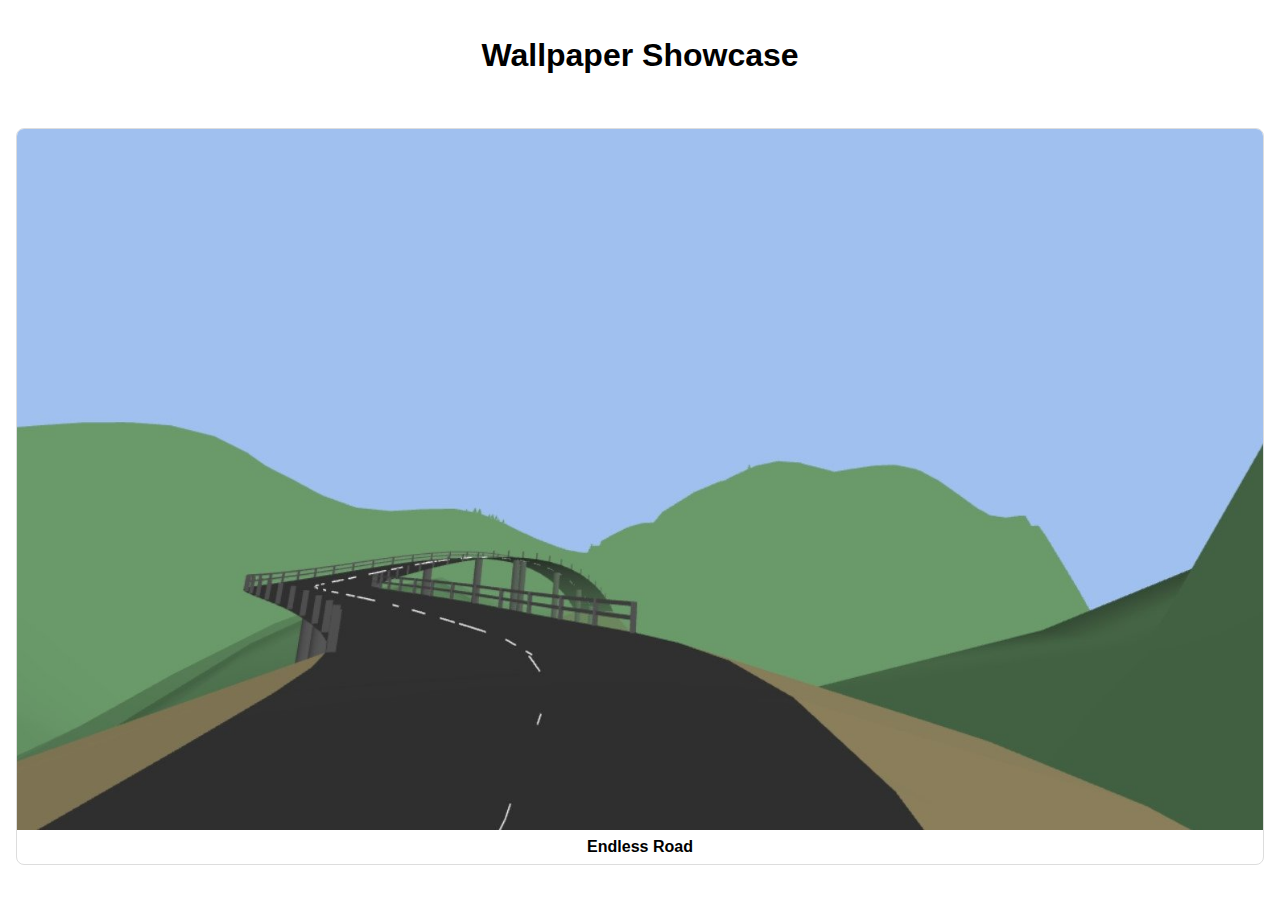
==== index.html @ d74d370b "新增無限山路駕駛專案配置及主頁面" ====
<!DOCTYPE html>
<html lang="en">
<head>
    <meta charset="UTF-8">
    <meta name="viewport" content="width=device-width, initial-scale=1.0">
    <title>Wallpaper Showcase</title>
    <style>
        body {
            font-family: Arial, sans-serif;
            margin: 0;
            padding: 0;
            box-sizing: border-box;
        }
        .container {
            display: grid;
            grid-template-columns: repeat(auto-fit, minmax(200px, 1fr));
            gap: 16px;
            padding: 16px;
        }
        .wallpaper {
            border: 1px solid #ddd;
            border-radius: 8px;
            overflow: hidden;
            text-align: center;
            transition: transform 0.3s;
        }
        .wallpaper:hover {
            transform: scale(1.05);
        }
        .wallpaper img {
            width: 100%;
            height: auto;
            display: block;
        }
        .wallpaper h3 {
            margin: 8px 0;
            font-size: 1rem;
        }
        a {
            text-decoration: none;
            color: inherit;
        }
    </style>
</head>
<body>
    <h1 style="text-align: center; padding: 16px;">Wallpaper Showcase</h1>
    <div class="container">
        <a href="./endless-road" class="wallpaper" target="_blank">
            <img src="./endless-road/preview.jpg" alt="endless-road">
            <h3>Endless Road</h3>
        </a>
    </div>
</body>
</html>
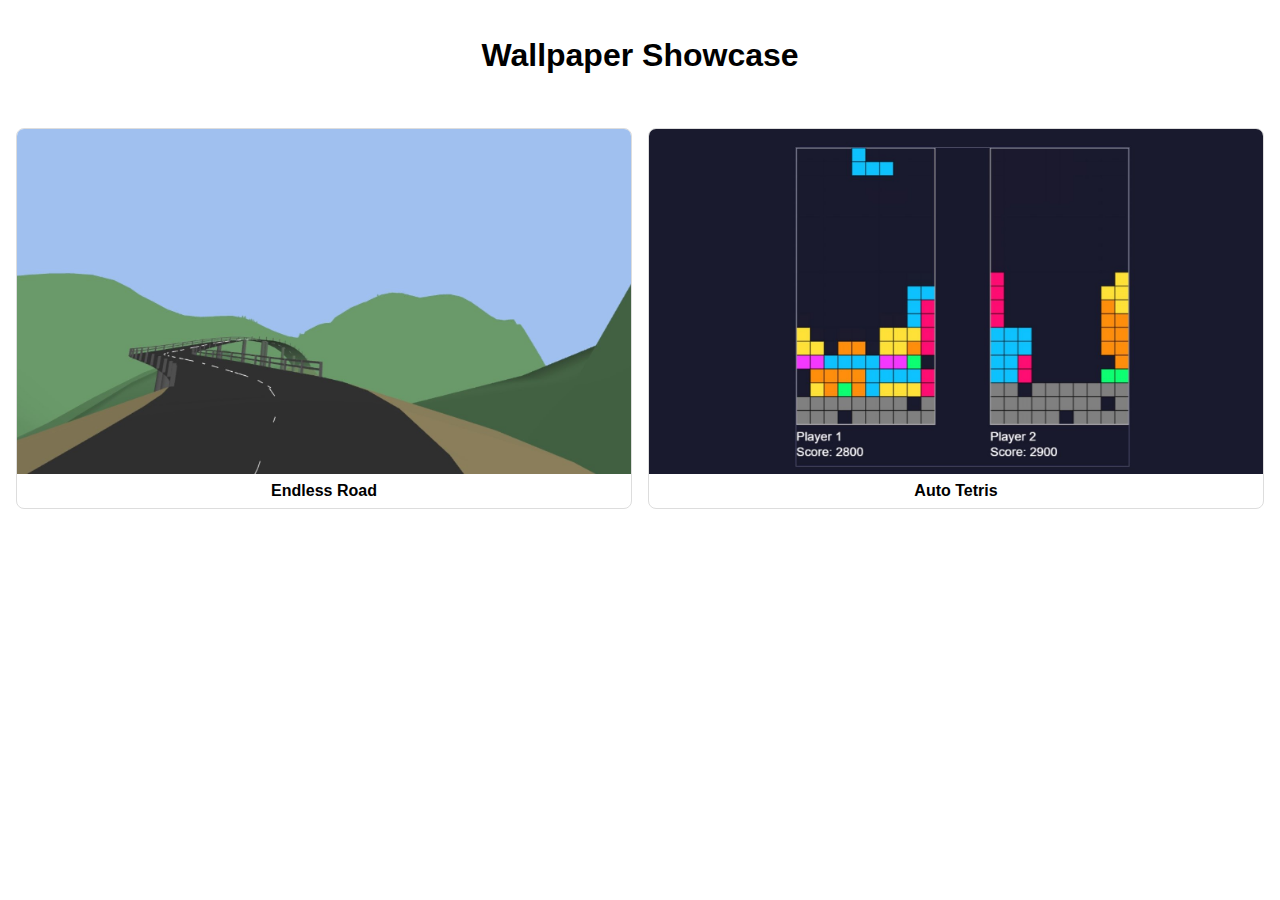
==== commit 92d49b7f: "新增自動俄羅斯方塊專案及其配置" ====
--- a/index.html
+++ b/index.html
@@ -49,6 +49,10 @@
             <img src="./endless-road/preview.jpg" alt="endless-road">
             <h3>Endless Road</h3>
         </a>
+        <a href="./auto-tetris" class="wallpaper" target="_blank">
+            <img src="./auto-tetris/preview.jpg" alt="auto-tetris">
+            <h3>Auto Tetris</h3>
+        </a>
     </div>
 </body>
 </html>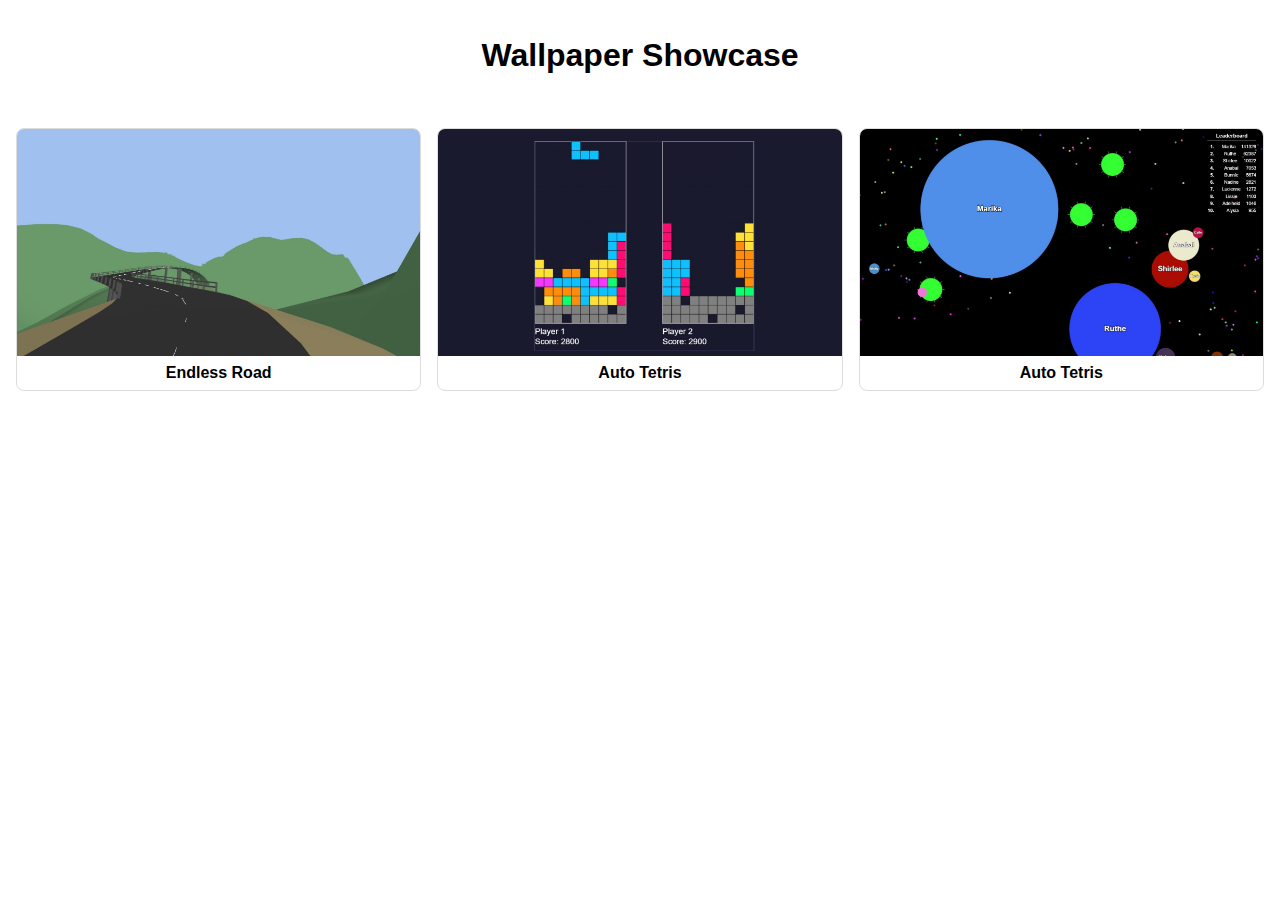
==== commit 712e17b8: "新增 Agar.io 動態壁紙模擬專案及其配置" ====
--- a/index.html
+++ b/index.html
@@ -53,6 +53,10 @@
             <img src="./auto-tetris/preview.jpg" alt="auto-tetris">
             <h3>Auto Tetris</h3>
         </a>
+        <a href="./agar" class="wallpaper" target="_blank">
+            <img src="./agar/preview.jpg" alt="agar">
+            <h3>Auto Tetris</h3>
+        </a>
     </div>
 </body>
 </html>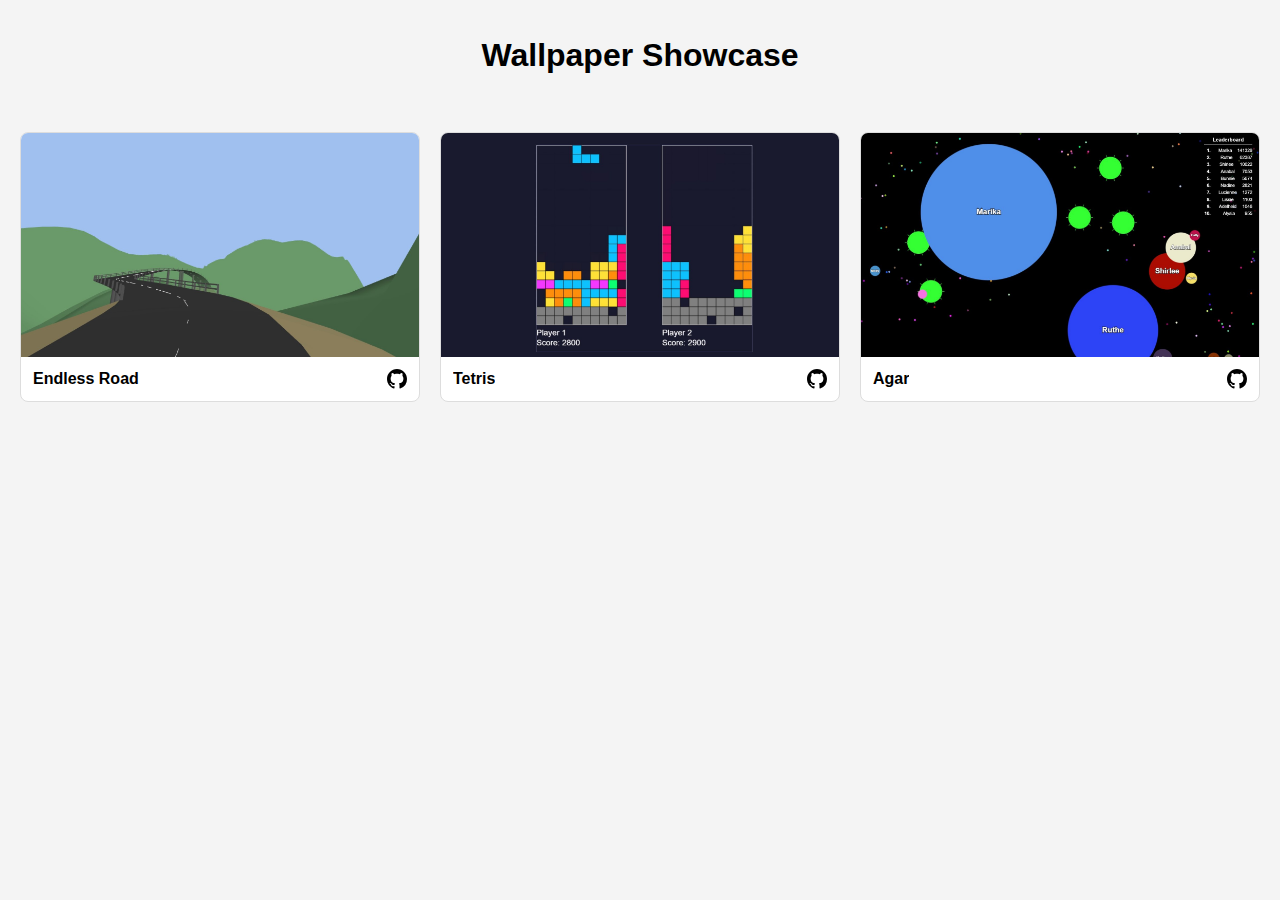
==== commit a37efbe6: "md" ====
--- a/index.html
+++ b/index.html
@@ -4,59 +4,55 @@
     <meta charset="UTF-8">
     <meta name="viewport" content="width=device-width, initial-scale=1.0">
     <title>Wallpaper Showcase</title>
-    <style>
-        body {
-            font-family: Arial, sans-serif;
-            margin: 0;
-            padding: 0;
-            box-sizing: border-box;
-        }
-        .container {
-            display: grid;
-            grid-template-columns: repeat(auto-fit, minmax(200px, 1fr));
-            gap: 16px;
-            padding: 16px;
-        }
-        .wallpaper {
-            border: 1px solid #ddd;
-            border-radius: 8px;
-            overflow: hidden;
-            text-align: center;
-            transition: transform 0.3s;
-        }
-        .wallpaper:hover {
-            transform: scale(1.05);
-        }
-        .wallpaper img {
-            width: 100%;
-            height: auto;
-            display: block;
-        }
-        .wallpaper h3 {
-            margin: 8px 0;
-            font-size: 1rem;
-        }
-        a {
-            text-decoration: none;
-            color: inherit;
-        }
-    </style>
+    <link rel="stylesheet" href="style.css">
 </head>
 <body>
     <h1 style="text-align: center; padding: 16px;">Wallpaper Showcase</h1>
     <div class="container">
-        <a href="./endless-road" class="wallpaper" target="_blank">
-            <img src="./endless-road/preview.jpg" alt="endless-road">
-            <h3>Endless Road</h3>
-        </a>
-        <a href="./auto-tetris" class="wallpaper" target="_blank">
-            <img src="./auto-tetris/preview.jpg" alt="auto-tetris">
-            <h3>Auto Tetris</h3>
-        </a>
-        <a href="./agar" class="wallpaper" target="_blank">
-            <img src="./agar/preview.jpg" alt="agar">
-            <h3>Auto Tetris</h3>
-        </a>
+        <div class="wallpaper">
+            <a href="./endless-road" class="wallpaper-image-link" target="_blank">
+                <img src="./endless-road/preview.jpg" alt="Endless Road Preview">
+            </a>
+            <div class="wallpaper-info">
+                <a href="./endless-road" class="wallpaper-title-link" target="_blank">
+                   <h3>Endless Road</h3>
+                </a>
+                <a href="https://github.com/micr0dust/wallpapers/releases/tag/Endless-Road" class="github-link" target="_blank" title="View on GitHub"> <!-- Replace # -->
+                    <!-- Replaced SVG with IMG tag -->
+                    <img src="img/github-icon.svg" alt="GitHub Icon">
+                    <!-- Make sure img/github-icon.svg exists! -->
+                </a>
+            </div>
+        </div>
+        <div class="wallpaper">
+            <a href="./auto-tetris" class="wallpaper-image-link" target="_blank">
+                <img src="./auto-tetris/preview.jpg" alt="Tetris Preview">
+            </a>
+            <div class="wallpaper-info">
+                 <a href="./auto-tetris" class="wallpaper-title-link" target="_blank">
+                    <h3>Tetris</h3>
+                 </a>
+                <a href="https://github.com/micr0dust/wallpapers/releases/tag/Tetris" class="github-link" target="_blank" title="View on GitHub"> <!-- Replace # -->
+                     <img src="img/github-icon.svg" alt="GitHub Icon">
+                </a>
+            </div>
+        </div>
+        <div class="wallpaper">
+            <a href="./agar" class="wallpaper-image-link" target="_blank">
+                <img src="./agar/preview.jpg" alt="Agar Preview">
+            </a>
+            <div class="wallpaper-info">
+                <a href="./agar" class="wallpaper-title-link" target="_blank">
+                    <h3>Agar</h3>
+                </a>
+                <a href="https://github.com/micr0dust/wallpapers/releases/tag/Agar" class="github-link" target="_blank" title="View on GitHub"> <!-- Replace # -->
+                    <img src="img/github-icon.svg" alt="GitHub Icon">
+                </a>
+            </div>
+        </div>
+
+        <!-- Add more wallpaper items following the same structure -->
+
     </div>
 </body>
 </html>--- a/style.css
+++ b/style.css
@@ -0,0 +1,74 @@
+body {
+    font-family: Arial, sans-serif;
+    margin: 0;
+    padding: 0;
+    box-sizing: border-box;
+    background-color: #f4f4f4;
+}
+.container {
+    display: grid;
+    grid-template-columns: repeat(auto-fit, minmax(200px, 1fr));
+    gap: 20px;
+    padding: 20px;
+}
+.wallpaper {
+    border: 1px solid #ddd;
+    border-radius: 8px;
+    overflow: hidden;
+    background-color: #fff;
+    transition: transform 0.3s ease, box-shadow 0.3s ease;
+    display: flex;
+    flex-direction: column;
+}
+.wallpaper:hover {
+    transform: scale(1.05);
+    box-shadow: 0 4px 15px rgba(0,0,0,0.1);
+}
+.wallpaper-image-link img {
+    width: 100%;
+    height: auto;
+    display: block;
+}
+.wallpaper-info {
+    padding: 12px;
+    display: flex;
+    justify-content: space-between;
+    align-items: center;
+    flex-grow: 1;
+}
+.wallpaper-info h3 {
+    margin: 0;
+    font-size: 1rem;
+    white-space: nowrap;
+    overflow: hidden;
+    text-overflow: ellipsis;
+    margin-right: 8px;
+}
+.wallpaper-title-link {
+    text-decoration: none;
+    color: inherit;
+    min-width: 0;
+}
+ .wallpaper-title-link:hover h3 {
+     color: #007bff;
+ }
+.github-link {
+    display: inline-flex;
+    align-items: center;
+    justify-content: center;
+    color: #333;
+    line-height: 0; /* Important to prevent extra space below the img */
+}
+/* --- CSS Change Here --- */
+.github-link img { /* Changed selector from svg to img */
+    width: 20px; /* Icon size */
+    height: 20px;
+    /* fill: currentColor; Removed, doesn't apply directly to img */
+    transition: opacity 0.2s ease; /* Optional: slight fade effect on hover */
+    vertical-align: middle; /* Helps align if line-height isn't 0 */
+}
+/* --- End CSS Change --- */
+.github-link:hover {
+    color: #007bff; /* This still changes link color */
+    opacity: 0.7; /* Example: Dim the icon slightly on hover */
+}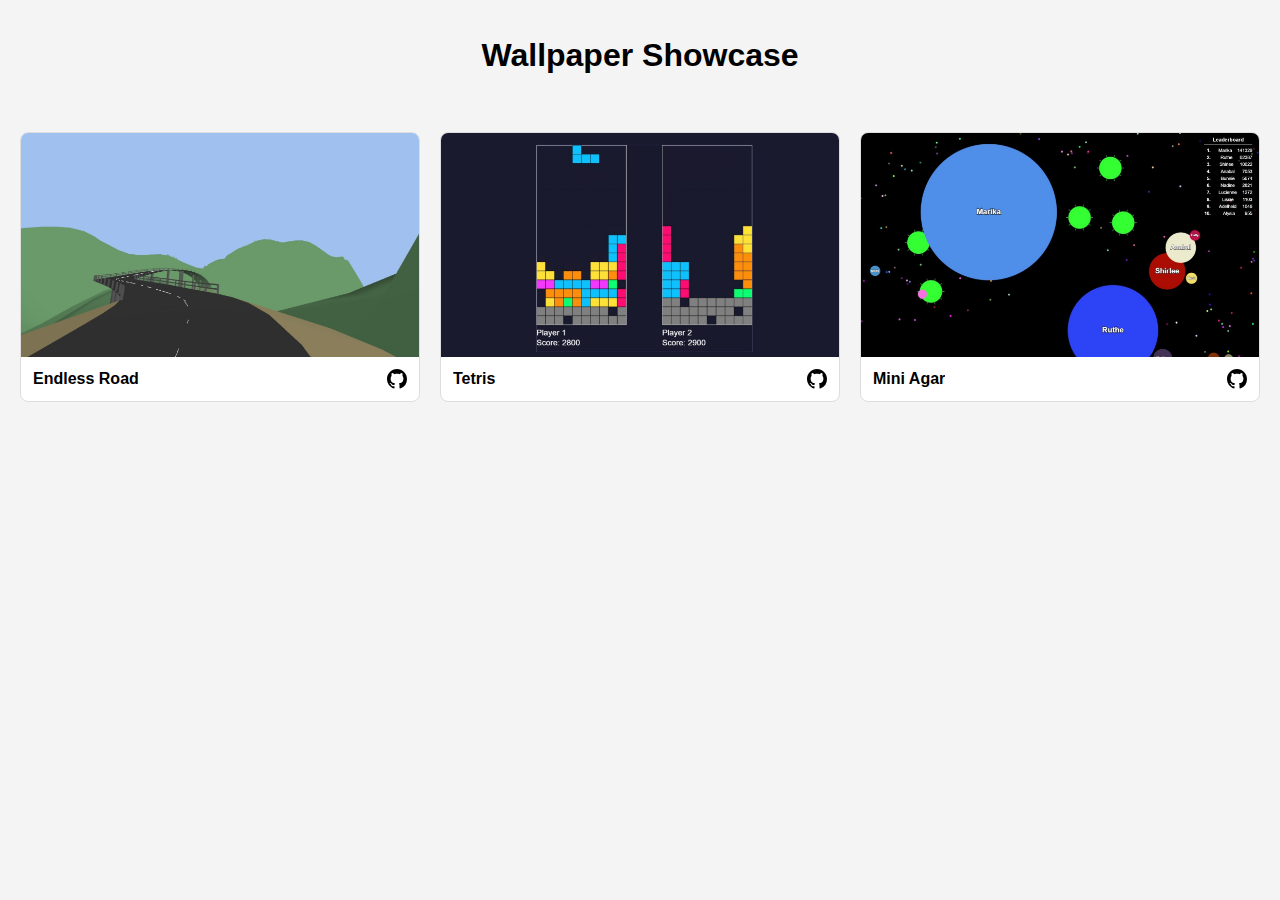
==== commit bfd80573: "更新 Mini Agar 標題，調整合併冷卻時間、顆粒壽命及地圖覆蓋半徑因子，新增 AI 視圖調試選項，並延長淡入淡出時間" ====
--- a/index.html
+++ b/index.html
@@ -10,49 +10,38 @@
     <h1 style="text-align: center; padding: 16px;">Wallpaper Showcase</h1>
     <div class="container">
         <div class="wallpaper">
-            <a href="./endless-road" class="wallpaper-image-link" target="_blank">
-                <img src="./endless-road/preview.jpg" alt="Endless Road Preview">
+            <a href="./wallpapers/endless-road" class="wallpaper-image-link" target="_blank">
+                <img src="./wallpapers/endless-road/preview.jpg" alt="Endless Road Preview">
             </a>
             <div class="wallpaper-info">
-                <a href="./endless-road" class="wallpaper-title-link" target="_blank">
                    <h3>Endless Road</h3>
-                </a>
-                <a href="https://github.com/micr0dust/wallpapers/releases/tag/Endless-Road" class="github-link" target="_blank" title="View on GitHub"> <!-- Replace # -->
-                    <!-- Replaced SVG with IMG tag -->
+                <a href="https://github.com/micr0dust/wallpapers/releases/tag/Endless-Road" class="github-link" target="_blank" title="View on GitHub">
                     <img src="img/github-icon.svg" alt="GitHub Icon">
-                    <!-- Make sure img/github-icon.svg exists! -->
                 </a>
             </div>
         </div>
         <div class="wallpaper">
-            <a href="./auto-tetris" class="wallpaper-image-link" target="_blank">
-                <img src="./auto-tetris/preview.jpg" alt="Tetris Preview">
+            <a href="./wallpapers/auto-tetris" class="wallpaper-image-link" target="_blank">
+                <img src="./wallpapers/auto-tetris/preview.jpg" alt="Tetris Preview">
             </a>
             <div class="wallpaper-info">
-                 <a href="./auto-tetris" class="wallpaper-title-link" target="_blank">
                     <h3>Tetris</h3>
-                 </a>
-                <a href="https://github.com/micr0dust/wallpapers/releases/tag/Tetris" class="github-link" target="_blank" title="View on GitHub"> <!-- Replace # -->
+                <a href="https://github.com/micr0dust/wallpapers/releases/tag/Tetris" class="github-link" target="_blank" title="View on GitHub">
                      <img src="img/github-icon.svg" alt="GitHub Icon">
                 </a>
             </div>
         </div>
         <div class="wallpaper">
-            <a href="./agar" class="wallpaper-image-link" target="_blank">
-                <img src="./agar/preview.jpg" alt="Agar Preview">
+            <a href="./wallpapers/agar" class="wallpaper-image-link" target="_blank">
+                <img src="./wallpapers/agar/preview.jpg" alt="Agar Preview">
             </a>
             <div class="wallpaper-info">
-                <a href="./agar" class="wallpaper-title-link" target="_blank">
-                    <h3>Agar</h3>
-                </a>
-                <a href="https://github.com/micr0dust/wallpapers/releases/tag/Agar" class="github-link" target="_blank" title="View on GitHub"> <!-- Replace # -->
+                <h3>Mini Agar</h3>
+                <a href="https://github.com/micr0dust/wallpapers/releases/tag/Agar" class="github-link" target="_blank" title="View on GitHub">
                     <img src="img/github-icon.svg" alt="GitHub Icon">
                 </a>
             </div>
         </div>
-
-        <!-- Add more wallpaper items following the same structure -->
-
     </div>
 </body>
 </html>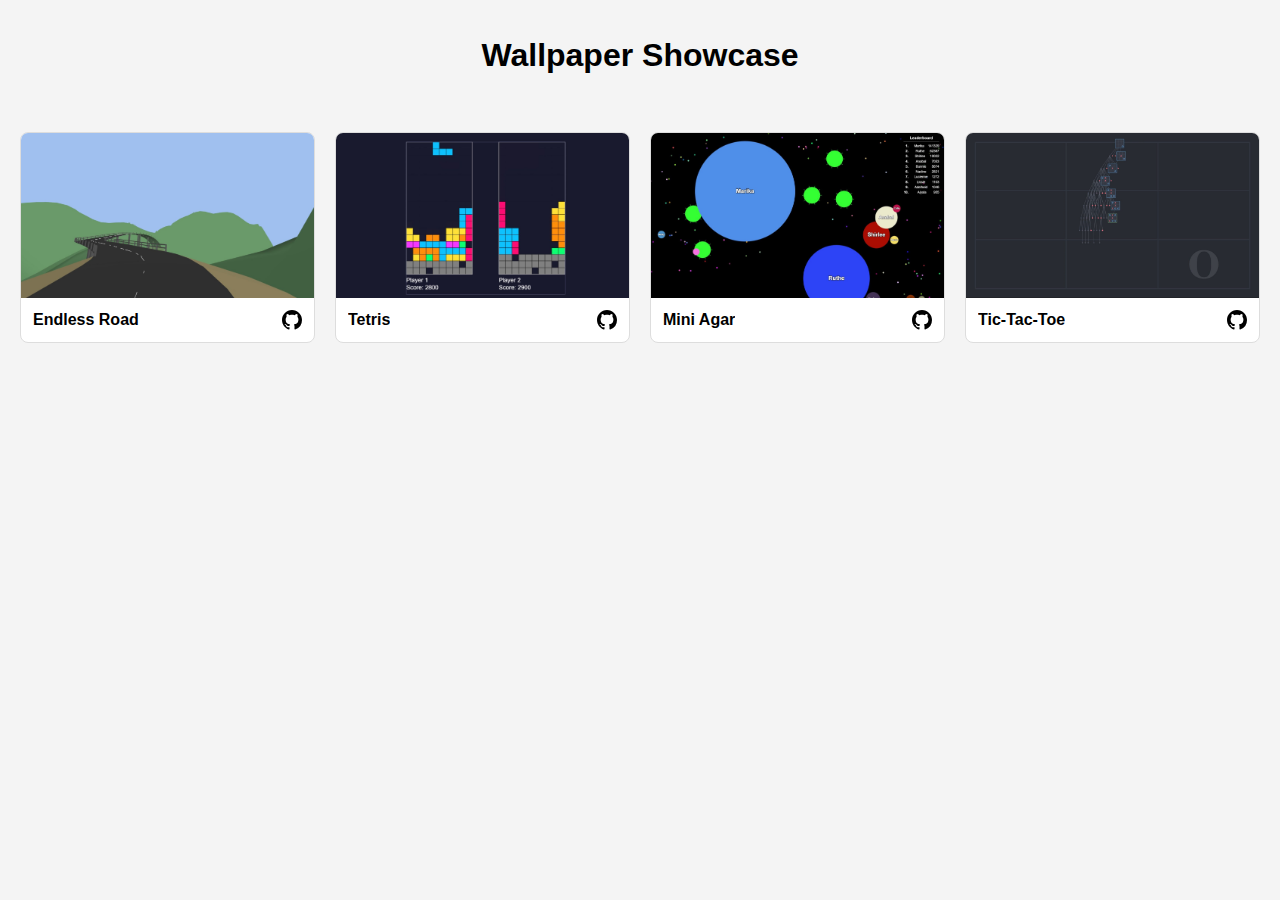
==== commit 6ead26cd: "Tic-Tac-Toe" ====
--- a/index.html
+++ b/index.html
@@ -42,6 +42,17 @@
                 </a>
             </div>
         </div>
+        <div class="wallpaper">
+            <a href="./wallpapers/tic-tac-toe" class="wallpaper-image-link" target="_blank">
+                <img src="./wallpapers/tic-tac-toe/preview.jpg" alt="Agar Preview">
+            </a>
+            <div class="wallpaper-info">
+                <h3>Tic-Tac-Toe</h3>
+                <a href="https://github.com/micr0dust/wallpapers/releases/tag/TicTacToe" class="github-link" target="_blank" title="View on GitHub">
+                    <img src="img/github-icon.svg" alt="GitHub Icon">
+                </a>
+            </div>
+        </div>
     </div>
 </body>
 </html>